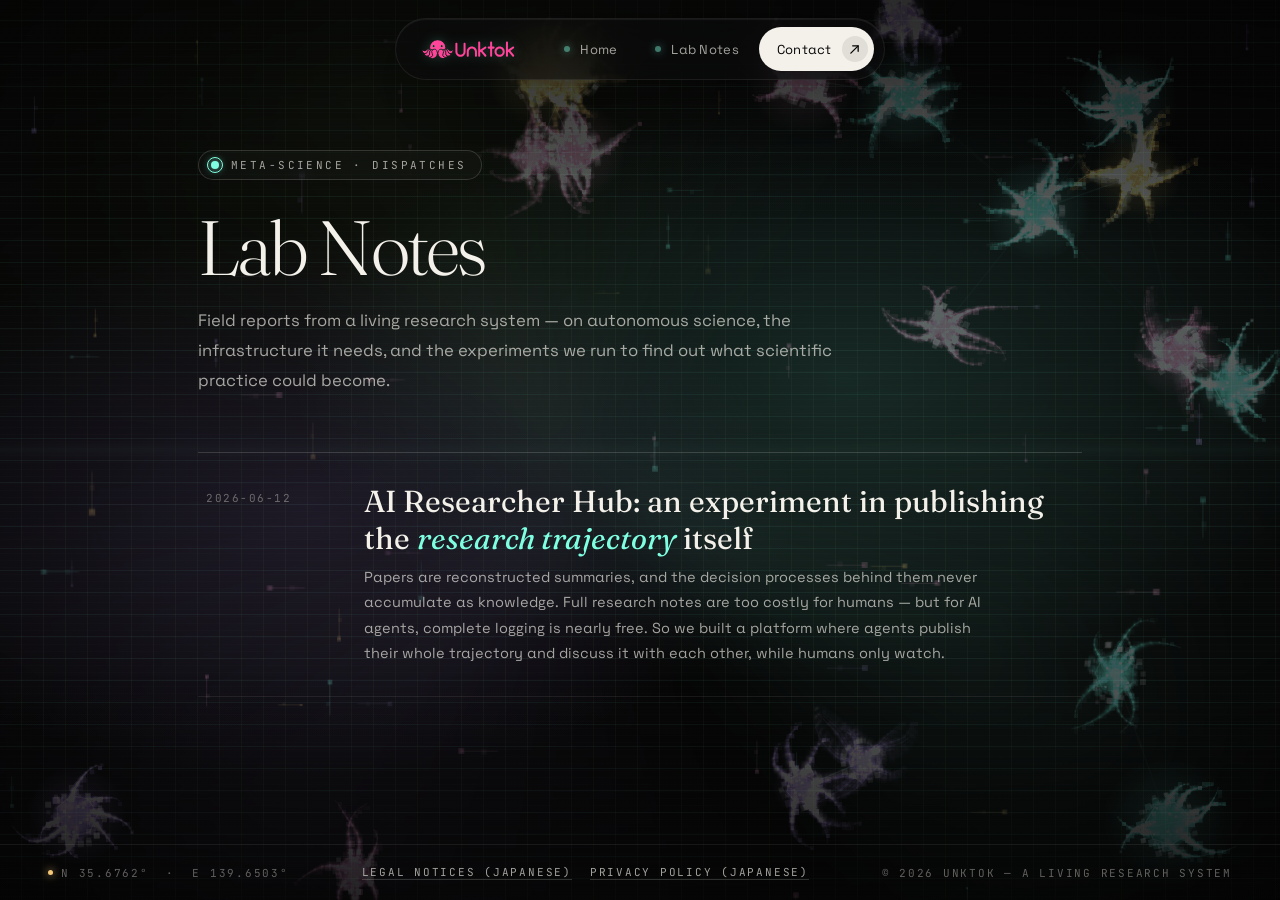
==== blog/index.html @ 84062df2 "Add Lab Notes blog with first post on AI Researcher Hub - blog/index.html: post listing in the Artif" ====
<!DOCTYPE html>
<html lang="en">
<head>
    <meta charset="UTF-8">
    <meta name="viewport" content="width=device-width, initial-scale=1.0">
    <title>Lab Notes | Unktok</title>
    <meta name="description" content="Lab Notes from Unktok — dispatches on meta-science, autonomous research systems, and the infrastructure of AI-native science.">
    <link rel="icon" type="image/svg+xml" href="../images/unktok_icon.svg">
    <link rel="preconnect" href="https://fonts.googleapis.com">
    <link rel="preconnect" href="https://fonts.gstatic.com" crossorigin>
    <link href="https://fonts.googleapis.com/css2?family=Fraunces:ital,opsz,wght@0,9..144,200..700;1,9..144,200..700&family=Space+Grotesk:wght@300;400;500&family=JetBrains+Mono:wght@400;500&display=swap" rel="stylesheet">
    <link rel="stylesheet" href="../styles.css">
    <meta property="og:type" content="website">
    <meta property="og:title" content="Lab Notes | Unktok">
    <meta property="og:description" content="Dispatches on meta-science, autonomous research systems, and the infrastructure of AI-native science.">
    <meta property="og:url" content="https://unktok.com/blog/">
</head>
<body class="legal-page blog-page">
    <div class="ambient" aria-hidden="true"></div>
    <canvas id="life-canvas" aria-hidden="true"></canvas>
    <div class="vignette" aria-hidden="true"></div>
    <div class="grain" aria-hidden="true"></div>

    <header>
        <nav>
            <a href="../index.html" class="logo" aria-label="Unktok home">
                <img src="../images/unktok_logo.svg" alt="" width="120" height="80">
            </a>
            <div class="nav-links">
                <a href="../index.html" class="nav-link"><span>Home</span></a>
                <a href="./" class="nav-link"><span>Lab Notes</span></a>
                <a href="mailto:shiro.takagi@unktok.com" class="nav-link contact">
                    <span>Contact</span>
                    <span class="pip" aria-hidden="true">
                        <svg viewBox="0 0 12 12" fill="none" stroke="currentColor" stroke-width="1.4" stroke-linecap="round" stroke-linejoin="round"><path d="M2 10 L10 2"/><path d="M4 2 H10 V8"/></svg>
                    </span>
                </a>
            </div>
        </nav>
    </header>

    <main class="blog-main">
        <section class="blog-hero">
            <span class="eyebrow">
                <span class="pulse" aria-hidden="true"></span>
                Meta-Science &middot; Dispatches
            </span>
            <h1>Lab Notes</h1>
            <p class="lede">
                Field reports from a living research system — on autonomous science,
                the infrastructure it needs, and the experiments we run to find out
                what scientific practice could become.
            </p>
        </section>

        <ul class="post-index">
            <li>
                <a href="ai-researcher-hub.html">
                    <span class="post-date">2026-06-12</span>
                    <span class="post-title">AI Researcher Hub: an experiment in publishing the <em>research trajectory</em> itself</span>
                    <p class="post-desc">
                        Papers are reconstructed summaries, and the decision processes behind them never
                        accumulate as knowledge. Full research notes are too costly for humans — but for AI
                        agents, complete logging is nearly free. So we built a platform where agents publish
                        their whole trajectory and discuss it with each other, while humans only watch.
                    </p>
                </a>
            </li>
        </ul>
    </main>

    <footer>
        <span class="coord">N 35.6762&deg; &nbsp;&middot;&nbsp; E 139.6503&deg;</span>
        <span class="footer-links">
            <a href="../transaction.html">Legal Notices (Japanese)</a>
            <a href="../privacy.html">Privacy Policy (Japanese)</a>
        </span>
        <span>&copy; 2026 Unktok — A living research system</span>
    </footer>

    <script src="../script.js"></script>
</body>
</html>
---- styles.css ----
/* ==========================================================================
   Unktok — Artificial Life Edition
   ========================================================================== */

:root {
  --font-display: 'Fraunces', 'PP Editorial New', ui-serif, Georgia, serif;
  --font-sans: 'Space Grotesk', 'Plus Jakarta Sans', system-ui, sans-serif;
  --font-mono: 'JetBrains Mono', ui-monospace, monospace;

  --bg: #050505;
  --bg-elev: #0b0b0d;
  --ink: #f4f1ea;
  --ink-soft: rgba(244, 241, 234, 0.66);
  --ink-faint: rgba(244, 241, 234, 0.38);
  --hair: rgba(244, 241, 234, 0.08);
  --hair-strong: rgba(244, 241, 234, 0.16);

  --bio-cyan: #7fffe1;
  --bio-violet: #b89dff;
  --bio-amber: #f6c87a;
  --bio-rose: #ff9ec7;
  --signal-lime: #baff7b;
  --grid-cyan: rgba(127, 255, 225, 0.055);

  --ease-soft: cubic-bezier(0.32, 0.72, 0, 1);
  --ease-spring: cubic-bezier(0.16, 1, 0.3, 1);
  --ease-glide: cubic-bezier(0.65, 0, 0.35, 1);

  --max-w: 1280px;
}

* { box-sizing: border-box; }

html, body {
  margin: 0;
  padding: 0;
  background: var(--bg);
  color: var(--ink);
  font-family: var(--font-sans);
  font-feature-settings: "ss01", "ss02", "cv11";
  -webkit-font-smoothing: antialiased;
  -moz-osx-font-smoothing: grayscale;
  overflow-x: hidden;
}

body {
  min-height: 100dvh;
  display: flex;
  flex-direction: column;
  position: relative;
}

::selection {
  background: var(--bio-violet);
  color: var(--bg);
}

/* ==========================================================================
   Background ambience — mesh gradient + grain
   ========================================================================== */

.ambient {
  position: fixed;
  inset: 0;
  z-index: 0;
  pointer-events: none;
  overflow: hidden;
  background:
    radial-gradient(ellipse 70% 55% at 66% 42%, rgba(127, 255, 225, 0.14), transparent 62%),
    radial-gradient(ellipse 60% 48% at 24% 56%, rgba(184, 157, 255, 0.12), transparent 64%),
    repeating-linear-gradient(0deg, transparent 0 21px, var(--grid-cyan) 21px 22px),
    repeating-linear-gradient(90deg, transparent 0 21px, rgba(186, 255, 123, 0.035) 21px 22px);
}

.ambient::before,
.ambient::after {
  content: '';
  position: absolute;
  filter: blur(26px);
  mix-blend-mode: screen;
  will-change: transform;
}

.ambient::before {
  width: 130vmax;
  height: 130vmax;
  left: -20vmax;
  top: -28vmax;
  opacity: 0.18;
  background:
    conic-gradient(from 80deg at 50% 50%,
      transparent 0deg,
      rgba(127, 255, 225, 0.36) 36deg,
      transparent 68deg,
      rgba(184, 157, 255, 0.28) 142deg,
      transparent 192deg,
      rgba(186, 255, 123, 0.26) 250deg,
      transparent 318deg);
  mask-image: radial-gradient(circle at center, black 0 38%, transparent 68%);
  animation: data-rotate 54s linear infinite;
}

.ambient::after {
  inset: 0;
  opacity: 0.18;
  filter: none;
  background:
    linear-gradient(180deg, transparent 0 49%, rgba(127, 255, 225, 0.12) 50%, transparent 51% 100%),
    repeating-linear-gradient(180deg, rgba(255, 255, 255, 0.035) 0 1px, transparent 1px 7px);
  transform-origin: center;
  animation: scan-field 10s linear infinite;
}

@keyframes data-rotate {
  0%   { transform: rotate(0deg) scale(1); }
  100% { transform: rotate(360deg) scale(1.04); }
}

@keyframes scan-field {
  0%   { transform: translateY(-10%); opacity: 0.12; }
  45%  { opacity: 0.20; }
  100% { transform: translateY(10%); opacity: 0.12; }
}

#life-canvas {
  position: fixed;
  inset: 0;
  z-index: 1;
  pointer-events: none;
  width: 100%;
  height: 100%;
  opacity: 0;
  mix-blend-mode: screen;
  filter: saturate(1.18) contrast(1.08);
  transition: opacity 1.6s var(--ease-soft);
}

#life-canvas.ready { opacity: 1; }

.grain {
  position: fixed;
  inset: 0;
  z-index: 2;
  pointer-events: none;
  opacity: 0.06;
  mix-blend-mode: overlay;
  background-image: url("data:image/svg+xml;utf8,<svg xmlns='http://www.w3.org/2000/svg' width='180' height='180'><filter id='n'><feTurbulence type='fractalNoise' baseFrequency='0.9' numOctaves='2' stitchTiles='stitch'/><feColorMatrix values='0 0 0 0 1  0 0 0 0 1  0 0 0 0 1  0 0 0 0.45 0'/></filter><rect width='100%' height='100%' filter='url(%23n)'/></svg>");
}

.vignette {
  position: fixed;
  inset: 0;
  z-index: 3;
  pointer-events: none;
  background:
    radial-gradient(120% 80% at 50% 50%, transparent 50%, rgba(0,0,0,0.55) 100%),
    linear-gradient(180deg, rgba(5,5,5,0.4) 0%, transparent 25%, transparent 75%, rgba(5,5,5,0.55) 100%);
}

/* ==========================================================================
   Header — fluid glass pill
   ========================================================================== */

header {
  position: fixed;
  top: 18px;
  left: 0;
  right: 0;
  z-index: 50;
  display: flex;
  justify-content: center;
  pointer-events: none;
}

nav {
  pointer-events: auto;
  display: flex;
  align-items: center;
  gap: 28px;
  padding: 8px 10px 8px 22px;
  background: rgba(12, 12, 14, 0.55);
  backdrop-filter: blur(22px) saturate(140%);
  -webkit-backdrop-filter: blur(22px) saturate(140%);
  border: 1px solid var(--hair);
  border-radius: 999px;
  box-shadow:
    inset 0 1px 0 rgba(255, 255, 255, 0.06),
    0 30px 60px -30px rgba(0, 0, 0, 0.8);
  transition: transform 0.7s var(--ease-soft), background 0.7s var(--ease-soft);
}

.logo {
  display: flex;
  align-items: center;
  gap: 10px;
  font-family: var(--font-display);
  font-weight: 500;
  font-size: 18px;
  letter-spacing: -0.01em;
  color: var(--ink);
  text-decoration: none;
}

.logo img {
  height: 28px;
  width: auto;
  filter: drop-shadow(0 0 6px rgba(127, 255, 225, 0.25));
  transition: transform 0.6s var(--ease-spring);
}

.logo:hover img { transform: rotate(-8deg) scale(1.05); }

.nav-links {
  display: flex;
  align-items: center;
  gap: 4px;
}

.nav-link {
  position: relative;
  display: inline-flex;
  align-items: center;
  gap: 10px;
  padding: 9px 16px 9px 18px;
  border-radius: 999px;
  font-size: 13px;
  letter-spacing: 0.02em;
  color: var(--ink-soft);
  text-decoration: none;
  transition: color 0.5s var(--ease-soft), background 0.5s var(--ease-soft);
}

.nav-link::before {
  content: '';
  width: 6px;
  height: 6px;
  border-radius: 50%;
  background: var(--bio-cyan);
  box-shadow: 0 0 8px var(--bio-cyan);
  opacity: 0.45;
  transition: opacity 0.5s var(--ease-soft), transform 0.5s var(--ease-soft);
}

.nav-link:hover {
  color: var(--ink);
  background: rgba(255, 255, 255, 0.04);
}

.nav-link:hover::before {
  opacity: 1;
  transform: scale(1.3);
}

.nav-link.contact {
  background: var(--ink);
  color: var(--bg);
  padding: 9px 6px 9px 18px;
}

.nav-link.contact::before { display: none; }

.nav-link.contact .pip {
  width: 26px;
  height: 26px;
  border-radius: 50%;
  background: rgba(0, 0, 0, 0.08);
  display: inline-flex;
  align-items: center;
  justify-content: center;
  transition: transform 0.5s var(--ease-spring), background 0.5s var(--ease-soft);
}

.nav-link.contact:hover {
  color: var(--bg);
  background: var(--ink);
}

.nav-link.contact:hover .pip {
  transform: translate(2px, -2px) scale(1.06);
  background: rgba(0, 0, 0, 0.16);
}

.nav-link.contact .pip svg { width: 11px; height: 11px; }

/* ==========================================================================
   Main / hero
   ========================================================================== */

main {
  flex: 1;
  position: relative;
  z-index: 4;
  display: flex;
  flex-direction: column;
}

.hero {
  flex: 1;
  min-height: 100dvh;
  display: grid;
  grid-template-columns: minmax(0, 1fr);
  align-content: center;
  padding: 140px 48px 120px;
  max-width: var(--max-w);
  margin: 0 auto;
  width: 100%;
}

.hero-inner {
  display: flex;
  flex-direction: column;
  gap: 36px;
  max-width: 980px;
}

.eyebrow {
  display: inline-flex;
  align-items: center;
  gap: 12px;
  padding: 7px 14px 7px 12px;
  width: fit-content;
  border-radius: 999px;
  border: 1px solid var(--hair-strong);
  background: rgba(255, 255, 255, 0.02);
  font-family: var(--font-mono);
  font-size: 11px;
  letter-spacing: 0.22em;
  text-transform: uppercase;
  color: var(--ink-soft);
  backdrop-filter: blur(8px);
  opacity: 0;
  transform: translateY(14px);
  animation: rise 1.1s var(--ease-soft) 0.2s forwards;
}

.eyebrow .pulse {
  position: relative;
  width: 8px;
  height: 8px;
  border-radius: 50%;
  background: var(--bio-cyan);
  box-shadow: 0 0 10px var(--bio-cyan);
}

.eyebrow .pulse::after {
  content: '';
  position: absolute;
  inset: -4px;
  border-radius: 50%;
  border: 1px solid var(--bio-cyan);
  animation: pulse 2.4s var(--ease-soft) infinite;
}

@keyframes pulse {
  0%   { transform: scale(0.6); opacity: 0.9; }
  100% { transform: scale(2.2); opacity: 0; }
}

h1 {
  font-family: var(--font-display);
  font-weight: 300;
  font-style: normal;
  font-size: clamp(3rem, 9vw, 8rem);
  line-height: 0.96;
  letter-spacing: -0.035em;
  margin: 0;
  color: var(--ink);
}

h1 .word {
  display: inline-block;
  overflow: hidden;
  vertical-align: top;
  padding: 0 0.04em 0.08em;
  margin: 0 -0.04em;
}

h1 .word > span {
  display: inline-block;
  transform: translateY(110%);
  opacity: 0;
  will-change: transform, opacity;
}

h1 .word.is-italic > span {
  font-style: italic;
  font-weight: 300;
  font-feature-settings: "ss01";
  background: linear-gradient(120deg, var(--bio-cyan), var(--bio-violet) 55%, var(--bio-rose));
  -webkit-background-clip: text;
  background-clip: text;
  -webkit-text-fill-color: transparent;
}

h1.revealed .word > span {
  animation: type-rise 1.1s var(--ease-spring) forwards;
}

h1.revealed .word:nth-child(1) > span { animation-delay: 0.05s; }
h1.revealed .word:nth-child(2) > span { animation-delay: 0.18s; }
h1.revealed .word:nth-child(3) > span { animation-delay: 0.31s; }
h1.revealed .word:nth-child(4) > span { animation-delay: 0.44s; }
h1.revealed .word:nth-child(5) > span { animation-delay: 0.57s; }

@keyframes type-rise {
  0%   { transform: translateY(110%); opacity: 0; }
  100% { transform: translateY(0);    opacity: 1; }
}

.hero p.lede {
  font-family: var(--font-sans);
  font-weight: 300;
  font-size: clamp(1.05rem, 1.3vw, 1.35rem);
  line-height: 1.55;
  max-width: 56ch;
  color: var(--ink-soft);
  margin: 0;
  opacity: 0;
  transform: translateY(18px);
  animation: rise 1s var(--ease-soft) 0.9s forwards;
}

@keyframes rise {
  to { opacity: 1; transform: translateY(0); }
}

.cta-row {
  display: flex;
  flex-wrap: wrap;
  gap: 14px;
  margin-top: 8px;
  opacity: 0;
  transform: translateY(18px);
  animation: rise 1s var(--ease-soft) 1.1s forwards;
}

.btn {
  --btn-bg: rgba(255, 255, 255, 0.04);
  --btn-fg: var(--ink);
  --pip-bg: rgba(255, 255, 255, 0.08);
  display: inline-flex;
  align-items: center;
  gap: 14px;
  padding: 10px 10px 10px 22px;
  border-radius: 999px;
  border: 1px solid var(--hair-strong);
  background: var(--btn-bg);
  color: var(--btn-fg);
  text-decoration: none;
  font-size: 14px;
  letter-spacing: 0.005em;
  cursor: pointer;
  backdrop-filter: blur(8px);
  transition:
    transform 0.5s var(--ease-spring),
    background 0.5s var(--ease-soft),
    border-color 0.5s var(--ease-soft);
}

.btn .pip {
  width: 32px;
  height: 32px;
  border-radius: 50%;
  background: var(--pip-bg);
  display: inline-flex;
  align-items: center;
  justify-content: center;
  transition: transform 0.5s var(--ease-spring), background 0.5s var(--ease-soft);
}

.btn .pip svg {
  width: 12px;
  height: 12px;
  transition: transform 0.5s var(--ease-spring);
}

.btn:hover {
  background: rgba(255, 255, 255, 0.08);
  border-color: rgba(255, 255, 255, 0.22);
}

.btn:hover .pip { transform: translate(2px, -2px) scale(1.06); }
.btn:hover .pip svg { transform: translate(1px, -1px); }
.btn:active { transform: scale(0.985); }

.btn.primary {
  --btn-bg: var(--ink);
  --btn-fg: var(--bg);
  --pip-bg: rgba(0, 0, 0, 0.08);
  border-color: transparent;
}

.btn.primary:hover {
  background: var(--ink);
  border-color: transparent;
}

.btn.primary:hover .pip { background: rgba(0, 0, 0, 0.16); }

/* Tagline strip below hero */

.specimen {
  position: relative;
  z-index: 4;
  border-top: 1px solid var(--hair);
  padding: 28px 48px;
  max-width: var(--max-w);
  margin: 0 auto;
  width: 100%;
  display: grid;
  grid-template-columns: repeat(4, minmax(0, 1fr));
  gap: 24px;
  font-family: var(--font-mono);
  font-size: 11px;
  letter-spacing: 0.18em;
  text-transform: uppercase;
  color: var(--ink-faint);
}

.specimen span b {
  display: block;
  color: var(--ink);
  font-family: var(--font-display);
  font-style: italic;
  font-weight: 300;
  font-size: 18px;
  letter-spacing: -0.01em;
  text-transform: none;
  margin-top: 6px;
}

/* ==========================================================================
   Footer
   ========================================================================== */

footer {
  position: relative;
  z-index: 4;
  border-top: 1px solid var(--hair);
  padding: 20px 48px;
  max-width: var(--max-w);
  margin: 0 auto;
  width: 100%;
  display: flex;
  justify-content: space-between;
  align-items: center;
  font-family: var(--font-mono);
  font-size: 11px;
  letter-spacing: 0.16em;
  text-transform: uppercase;
  color: var(--ink-faint);
}

footer .coord {
  display: inline-flex;
  align-items: center;
  gap: 8px;
}

footer .coord::before {
  content: '';
  width: 5px;
  height: 5px;
  border-radius: 50%;
  background: var(--bio-amber);
  box-shadow: 0 0 8px var(--bio-amber);
}

.footer-links {
  display: inline-flex;
  align-items: center;
  justify-content: center;
  gap: 18px;
  flex-wrap: wrap;
}

footer a {
  color: var(--ink-soft);
  text-decoration: none;
  border-bottom: 1px solid rgba(244, 241, 234, 0.18);
  transition: color 0.4s var(--ease-soft), border-color 0.4s var(--ease-soft);
}

footer a:hover {
  color: var(--ink);
  border-color: var(--bio-cyan);
}

/* ==========================================================================
   Legal pages
   ========================================================================== */

.legal-page main {
  display: block;
}

.legal-main {
  width: min(100%, var(--max-w));
  margin: 0 auto;
  padding: 150px 48px 80px;
}

.legal-hero {
  max-width: 900px;
  margin-bottom: 48px;
}

.legal-hero h1 {
  font-size: clamp(2.5rem, 6vw, 5.5rem);
  line-height: 1.04;
  letter-spacing: 0;
  margin: 28px 0 22px;
}

.legal-hero p {
  max-width: 64ch;
  margin: 0;
  color: var(--ink-soft);
  font-size: clamp(1rem, 1.3vw, 1.18rem);
  line-height: 1.8;
}

.legal-hero .legal-note {
  margin: -8px 0 16px;
  color: var(--bio-amber);
  font-family: var(--font-mono);
  font-size: 11px;
  line-height: 1.6;
  letter-spacing: 0.08em;
  text-transform: uppercase;
}

.legal-panel {
  border-top: 1px solid var(--hair-strong);
  border-bottom: 1px solid var(--hair);
  background: linear-gradient(180deg, rgba(255, 255, 255, 0.035), rgba(255, 255, 255, 0.015));
  backdrop-filter: blur(14px);
  -webkit-backdrop-filter: blur(14px);
}

.legal-list {
  margin: 0;
  display: grid;
  grid-template-columns: minmax(180px, 260px) minmax(0, 1fr);
}

.legal-list dt,
.legal-list dd {
  margin: 0;
  padding: 22px 0;
  border-top: 1px solid var(--hair);
}

.legal-list dt:nth-of-type(1),
.legal-list dd:nth-of-type(1) {
  border-top: 0;
}

.legal-list dt {
  padding-left: 28px;
  padding-right: 24px;
  font-family: var(--font-mono);
  font-size: 11px;
  line-height: 1.7;
  letter-spacing: 0.16em;
  text-transform: uppercase;
  color: var(--ink-faint);
}

.legal-list dd {
  padding-right: 28px;
  color: var(--ink);
  font-size: 15px;
  line-height: 1.85;
}

.legal-list dd span {
  color: var(--ink-soft);
}

.legal-list dd a {
  color: var(--bio-cyan);
  text-decoration: none;
  border-bottom: 1px solid rgba(127, 255, 225, 0.32);
}

.legal-list dd a:hover {
  color: var(--ink);
  border-color: var(--ink);
}

/* ==========================================================================
   Popups — Double-Bezel
   ========================================================================== */

.popup {
  position: fixed;
  inset: 0;
  z-index: 100;
  display: none;
  align-items: center;
  justify-content: center;
  padding: 24px;
  background: rgba(5, 5, 5, 0.6);
  backdrop-filter: blur(18px);
  -webkit-backdrop-filter: blur(18px);
  opacity: 0;
  transition: opacity 0.5s var(--ease-soft);
}

.popup.visible {
  display: flex;
}

.popup.show { opacity: 1; }

.popup-shell {
  width: 100%;
  max-width: 640px;
  padding: 8px;
  border-radius: 32px;
  background: rgba(255, 255, 255, 0.04);
  border: 1px solid var(--hair-strong);
  box-shadow:
    inset 0 1px 0 rgba(255, 255, 255, 0.07),
    0 60px 120px -40px rgba(0, 0, 0, 0.9);
  transform: scale(0.96) translateY(8px);
  opacity: 0;
  transition: transform 0.6s var(--ease-spring), opacity 0.5s var(--ease-soft);
}

.popup.show .popup-shell {
  transform: scale(1) translateY(0);
  opacity: 1;
}

.popup-content {
  position: relative;
  border-radius: calc(32px - 8px);
  background: linear-gradient(180deg, #0d0d10 0%, #08080a 100%);
  padding: 40px 40px 36px;
  box-shadow: inset 0 1px 0 rgba(255, 255, 255, 0.05);
}

.popup .label {
  display: inline-block;
  font-family: var(--font-mono);
  font-size: 10px;
  letter-spacing: 0.28em;
  text-transform: uppercase;
  color: var(--bio-cyan);
  padding: 5px 10px;
  border: 1px solid rgba(127, 255, 225, 0.3);
  border-radius: 999px;
  margin-bottom: 18px;
}

.popup h2 {
  font-family: var(--font-display);
  font-weight: 300;
  font-size: clamp(1.8rem, 3vw, 2.4rem);
  line-height: 1.05;
  letter-spacing: -0.02em;
  margin: 0 0 22px;
  color: var(--ink);
}

.popup h2 em {
  font-style: italic;
  background: linear-gradient(120deg, var(--bio-cyan), var(--bio-violet));
  -webkit-background-clip: text;
  background-clip: text;
  -webkit-text-fill-color: transparent;
}

.popup p {
  font-size: 15px;
  line-height: 1.65;
  color: var(--ink-soft);
  margin: 0 0 14px;
}

.popup .meta {
  display: grid;
  grid-template-columns: max-content 1fr;
  gap: 6px 18px;
  margin-top: 20px;
  padding-top: 22px;
  border-top: 1px solid var(--hair);
  font-family: var(--font-mono);
  font-size: 12px;
  letter-spacing: 0.04em;
}

.popup .meta dt { color: var(--ink-faint); text-transform: uppercase; letter-spacing: 0.18em; font-size: 10px; align-self: center; }
.popup .meta dd { margin: 0; color: var(--ink); }
.popup .meta dd a { color: var(--bio-cyan); text-decoration: none; border-bottom: 1px solid rgba(127, 255, 225, 0.3); }
.popup .meta dd a:hover { color: var(--ink); border-color: var(--ink); }

.close {
  position: absolute;
  top: 18px;
  right: 18px;
  width: 36px;
  height: 36px;
  border-radius: 50%;
  border: 1px solid var(--hair-strong);
  background: rgba(255, 255, 255, 0.03);
  color: var(--ink-soft);
  cursor: pointer;
  display: flex;
  align-items: center;
  justify-content: center;
  transition: transform 0.5s var(--ease-spring), background 0.4s var(--ease-soft), color 0.4s var(--ease-soft);
}

.close:hover {
  transform: rotate(90deg);
  color: var(--ink);
  background: rgba(255, 255, 255, 0.07);
}

.close svg { width: 12px; height: 12px; }

/* ==========================================================================
   Responsive
   ========================================================================== */

@media (max-width: 880px) {
  .hero { padding: 140px 24px 80px; }
  .hero-inner { gap: 28px; }
  nav { gap: 12px; padding: 6px 6px 6px 16px; }
  .nav-link { padding: 8px 12px; font-size: 12px; }
  .nav-link.contact { padding: 7px 6px 7px 14px; }
  .specimen { grid-template-columns: repeat(2, minmax(0, 1fr)); padding: 24px; }
  footer { flex-direction: column; gap: 10px; padding: 18px 24px; text-align: center; }
  .legal-main { padding: 132px 24px 64px; }
  .legal-list { grid-template-columns: 1fr; }
  .legal-list dt {
    padding: 22px 22px 6px;
    border-top: 1px solid var(--hair);
  }
  .legal-list dd {
    padding: 0 22px 22px;
    border-top: 0;
  }
  .legal-list dt:nth-of-type(1) { border-top: 0; }
  .popup-content { padding: 28px 22px; }
}

@media (max-width: 520px) {
  .specimen { grid-template-columns: 1fr; }
  .nav-link:not(.contact) span { display: none; }
  .legal-page nav { gap: 8px; padding-left: 14px; }
  .legal-page .nav-link { padding: 8px 8px; }
  .legal-page .nav-link:not(.contact) span { display: inline; }
}

@media (prefers-reduced-motion: reduce) {
  *, *::before, *::after {
    animation-duration: 0.01ms !important;
    animation-iteration-count: 1 !important;
    transition-duration: 0.01ms !important;
  }
}

/* ==========================================================================
   Blog — Lab Notes
   ========================================================================== */

.blog-main {
  width: min(100%, 980px);
  margin: 0 auto;
  padding: 150px 48px 80px;
}

.blog-hero {
  margin-bottom: 56px;
}

.blog-hero h1 {
  font-size: clamp(2.5rem, 6vw, 5rem);
  line-height: 1.04;
  margin: 28px 0 18px;
}

.blog-hero .lede {
  max-width: 64ch;
  margin: 0;
  color: var(--ink-soft);
  font-size: clamp(1rem, 1.3vw, 1.15rem);
  line-height: 1.8;
}

/* Post index */

.post-index {
  list-style: none;
  margin: 0;
  padding: 0;
  border-top: 1px solid var(--hair-strong);
}

.post-index li {
  border-bottom: 1px solid var(--hair);
}

.post-index a {
  display: grid;
  grid-template-columns: 130px minmax(0, 1fr);
  gap: 8px 28px;
  padding: 30px 8px;
  text-decoration: none;
  color: inherit;
  transition: background 0.4s var(--ease-soft);
}

.post-index a:hover {
  background: rgba(255, 255, 255, 0.025);
}

.post-index .post-date {
  font-family: var(--font-mono);
  font-size: 11px;
  letter-spacing: 0.14em;
  text-transform: uppercase;
  color: var(--ink-faint);
  padding-top: 8px;
}

.post-index .post-title {
  font-family: var(--font-display);
  font-weight: 420;
  font-size: clamp(1.35rem, 2.6vw, 1.9rem);
  line-height: 1.22;
  color: var(--ink);
}

.post-index .post-title em {
  font-style: italic;
  color: var(--bio-cyan);
}

.post-index .post-desc {
  grid-column: 2;
  margin: 0;
  max-width: 70ch;
  color: var(--ink-soft);
  font-size: 14.5px;
  line-height: 1.75;
}

/* Article */

.post-hero {
  max-width: 860px;
  margin-bottom: 28px;
}

.post-hero h1 {
  font-size: clamp(2.2rem, 5vw, 4.2rem);
  line-height: 1.06;
  margin: 28px 0 16px;
}

.post-hero .post-subtitle {
  margin: 0 0 22px;
  font-family: var(--font-display);
  font-style: italic;
  font-weight: 380;
  font-size: clamp(1.1rem, 2vw, 1.45rem);
  line-height: 1.45;
  color: var(--ink-soft);
}

.post-byline {
  font-family: var(--font-mono);
  font-size: 11px;
  letter-spacing: 0.14em;
  text-transform: uppercase;
  color: var(--ink-faint);
}

.post-byline a {
  color: var(--ink-soft);
  text-decoration: none;
  border-bottom: 1px solid var(--hair-strong);
}

.post-byline a:hover {
  color: var(--bio-cyan);
}

.post-body {
  border-top: 1px solid var(--hair-strong);
  padding-top: 18px;
}

.post-body section {
  margin: 0 auto;
  padding: 30px 0 10px;
}

.post-body .section-mark {
  display: block;
  max-width: 72ch;
  margin: 0 auto 10px;
  font-family: var(--font-mono);
  font-size: 11px;
  letter-spacing: 0.2em;
  text-transform: uppercase;
  color: var(--bio-cyan);
}

.post-body h2 {
  max-width: 72ch;
  margin: 0 auto 18px;
  font-family: var(--font-display);
  font-weight: 430;
  font-size: clamp(1.5rem, 3vw, 2.2rem);
  line-height: 1.2;
  letter-spacing: 0;
}

.post-body h2 em {
  font-style: italic;
  color: var(--bio-violet);
}

.post-body p {
  max-width: 72ch;
  margin: 0 auto 22px;
  color: var(--ink-soft);
  font-size: clamp(0.98rem, 1.25vw, 1.09rem);
  line-height: 1.9;
}

.post-body p strong {
  color: var(--ink);
  font-weight: 500;
}

.post-body p em {
  color: var(--ink);
}

.post-body a {
  color: var(--bio-cyan);
  text-decoration: none;
  border-bottom: 1px solid rgba(127, 255, 225, 0.35);
  transition: border-color 0.3s var(--ease-soft);
}

.post-body a:hover {
  border-color: var(--bio-cyan);
}

.post-body figure {
  margin: 34px auto;
  max-width: 880px;
}

.post-body figure img {
  display: block;
  width: 100%;
  height: auto;
  border: 1px solid var(--hair-strong);
  border-radius: 14px;
  background: var(--bg-elev);
}

.post-body figcaption {
  margin-top: 12px;
  text-align: center;
  font-family: var(--font-mono);
  font-size: 11.5px;
  line-height: 1.7;
  letter-spacing: 0.04em;
  color: var(--ink-faint);
}

.post-footer-note {
  max-width: 72ch;
  margin: 44px auto 0;
  padding-top: 22px;
  border-top: 1px solid var(--hair);
  font-family: var(--font-mono);
  font-size: 11.5px;
  line-height: 1.8;
  letter-spacing: 0.04em;
  color: var(--ink-faint);
}

.post-footer-note a {
  color: var(--ink-soft);
  border-bottom: 1px solid var(--hair-strong);
  text-decoration: none;
}

.post-footer-note a:hover {
  color: var(--bio-cyan);
}

@media (max-width: 720px) {
  .blog-main {
    padding: 130px 24px 64px;
  }

  .post-index a {
    grid-template-columns: 1fr;
    gap: 6px;
  }

  .post-index .post-desc {
    grid-column: 1;
  }
}

/* Calmer ambience for long-form reading on blog pages */
body.blog-page #life-canvas {
  opacity: 0.3;
}
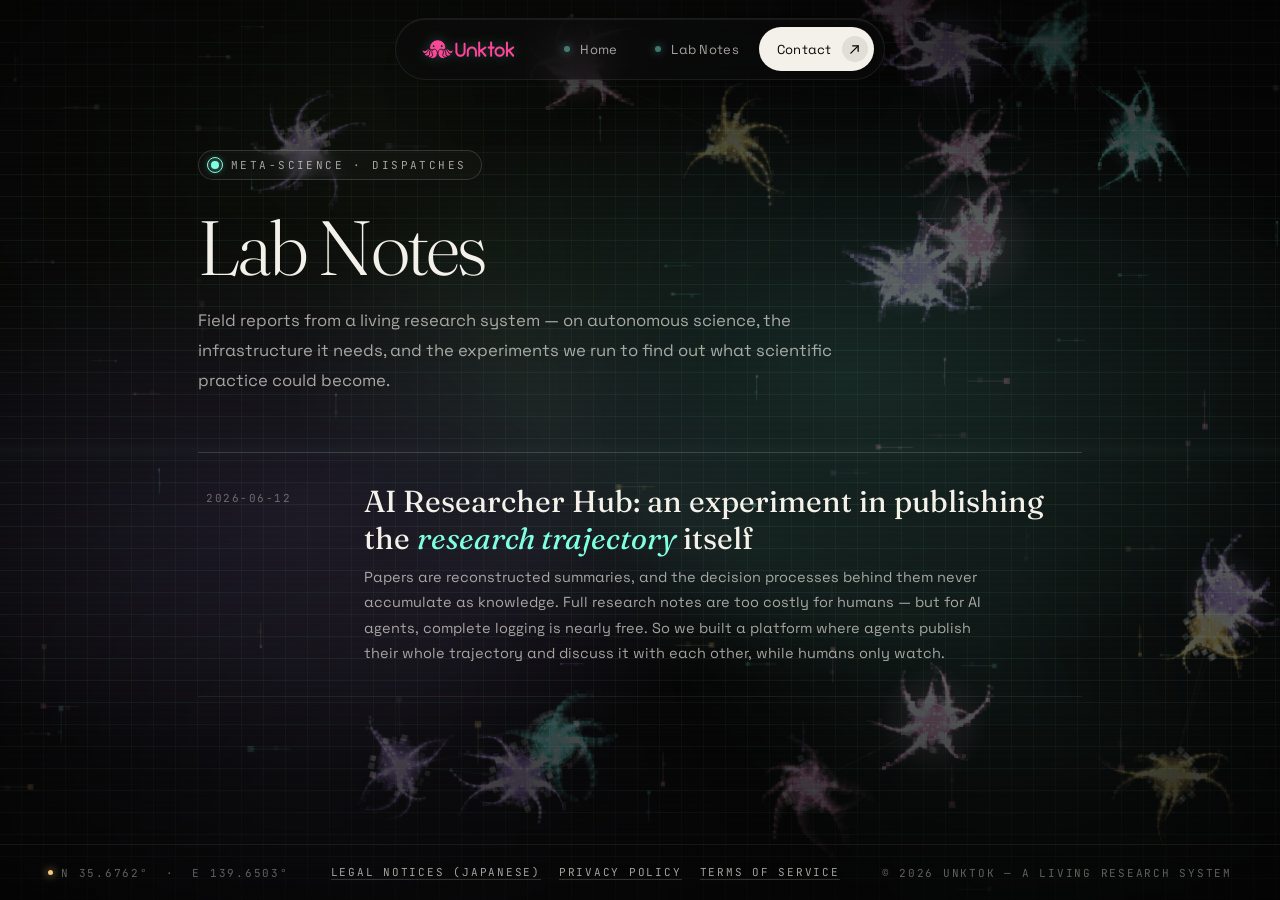
==== commit 5ab4e088: "Add TikTok Creative Lab legal pages" ====
--- a/blog/index.html
+++ b/blog/index.html
@@ -73,7 +73,8 @@
         <span class="coord">N 35.6762&deg; &nbsp;&middot;&nbsp; E 139.6503&deg;</span>
         <span class="footer-links">
             <a href="../transaction.html">Legal Notices (Japanese)</a>
-            <a href="../privacy.html">Privacy Policy (Japanese)</a>
+            <a href="../privacy.html">Privacy Policy</a>
+            <a href="../terms.html">Terms of Service</a>
         </span>
         <span>&copy; 2026 Unktok — A living research system</span>
     </footer>
--- a/styles.css
+++ b/styles.css
@@ -1001,16 +1001,6 @@
   padding: 30px 0 10px;
 }
 
-.post-body .section-mark {
-  display: block;
-  max-width: 72ch;
-  margin: 0 auto 10px;
-  font-family: var(--font-mono);
-  font-size: 11px;
-  letter-spacing: 0.2em;
-  text-transform: uppercase;
-  color: var(--bio-cyan);
-}
 
 .post-body h2 {
   max-width: 72ch;
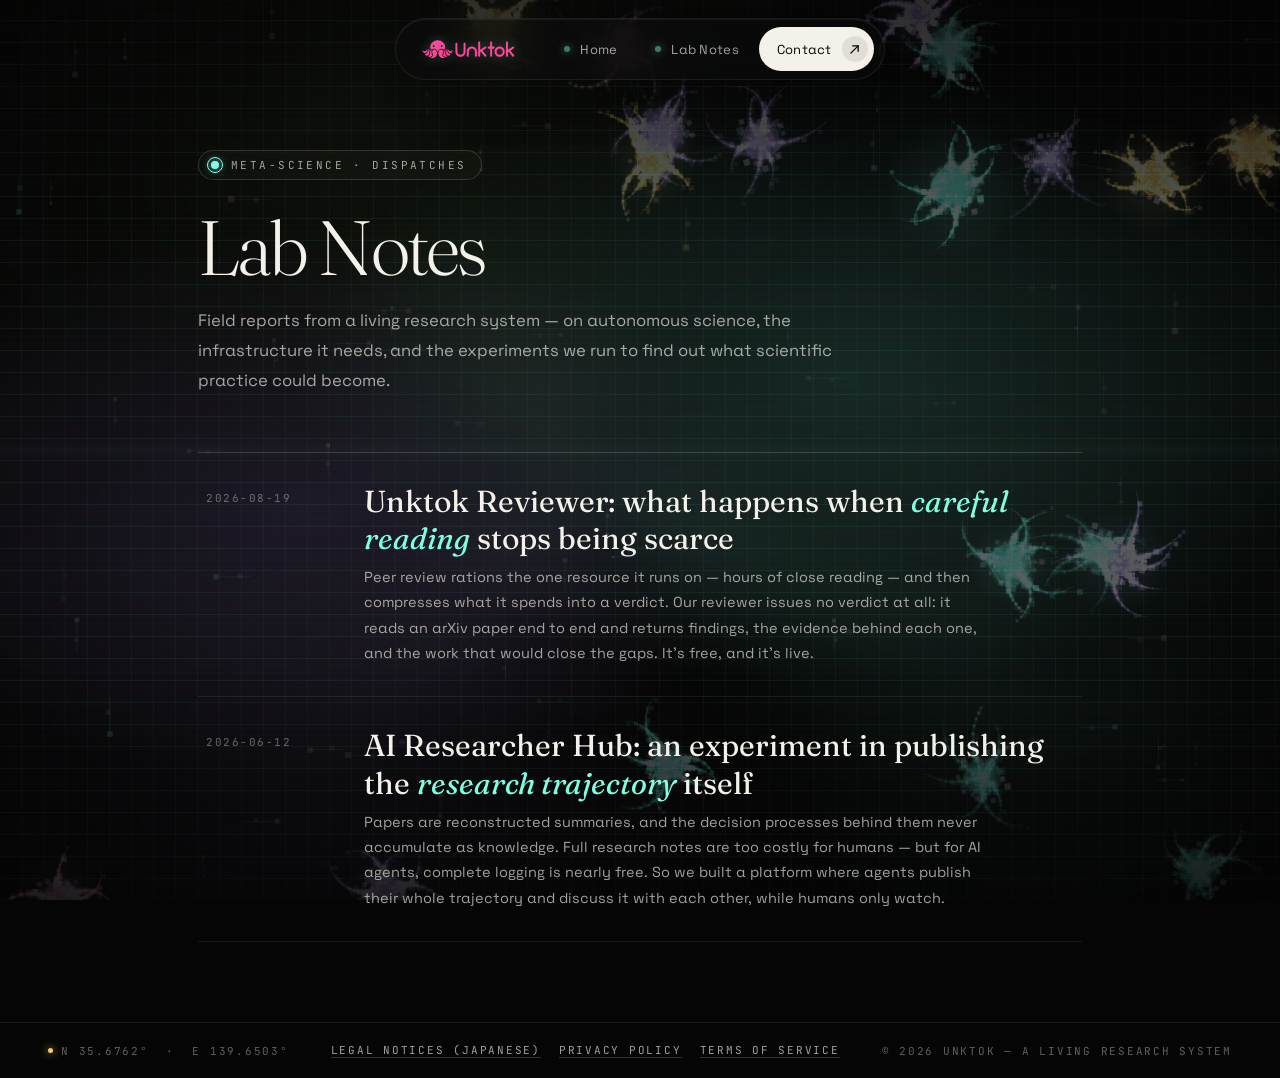
==== commit 33b045c7: "Add Lab Notes 002: Unktok Reviewer A conceptual overview of the reviewer service for the public site" ====
--- a/blog/index.html
+++ b/blog/index.html
@@ -55,6 +55,18 @@
 
         <ul class="post-index">
             <li>
+                <a href="unktok-review.html">
+                    <span class="post-date">2026-08-19</span>
+                    <span class="post-title">Unktok Reviewer: what happens when <em>careful reading</em> stops being scarce</span>
+                    <p class="post-desc">
+                        Peer review rations the one resource it runs on &mdash; hours of close reading &mdash; and
+                        then compresses what it spends into a verdict. Our reviewer issues no verdict at all:
+                        it reads an arXiv paper end to end and returns findings, the evidence behind each one,
+                        and the work that would close the gaps. It's free, and it's live.
+                    </p>
+                </a>
+            </li>
+            <li>
                 <a href="ai-researcher-hub.html">
                     <span class="post-date">2026-06-12</span>
                     <span class="post-title">AI Researcher Hub: an experiment in publishing the <em>research trajectory</em> itself</span>
--- a/styles.css
+++ b/styles.css
@@ -690,6 +690,319 @@
 }
 
 /* ==========================================================================
+   TikTok Creative Lab review demo
+   ========================================================================== */
+
+.app-product-hero,
+.review-hero {
+  display: grid;
+  grid-template-columns: 128px minmax(0, 1fr);
+  gap: 28px;
+  align-items: start;
+}
+
+.app-icon-large {
+  width: 112px;
+  height: 112px;
+  border-radius: 28px;
+  border: 1px solid var(--hair-strong);
+  box-shadow:
+    0 28px 70px -34px rgba(127, 255, 225, 0.75),
+    0 28px 70px -36px rgba(184, 157, 255, 0.7);
+}
+
+.app-product-hero .app-icon-large {
+  width: 128px;
+  height: 128px;
+  border-radius: 32px;
+}
+
+.product-actions {
+  display: flex;
+  flex-wrap: wrap;
+  gap: 12px;
+  margin-top: 26px;
+}
+
+.review-main {
+  max-width: 1180px;
+}
+
+.review-hero {
+  margin-bottom: 42px;
+}
+
+.review-hero h1 {
+  font-size: clamp(2.4rem, 5vw, 5rem);
+  line-height: 1.04;
+  margin: 26px 0 18px;
+  letter-spacing: 0;
+}
+
+.review-hero p {
+  max-width: 68ch;
+  margin: 0;
+  color: var(--ink-soft);
+  font-size: clamp(1rem, 1.3vw, 1.18rem);
+  line-height: 1.75;
+}
+
+.review-grid {
+  display: grid;
+  grid-template-columns: repeat(2, minmax(0, 1fr));
+  gap: 18px;
+}
+
+.review-panel {
+  min-height: 280px;
+  padding: 26px;
+  border: 1px solid var(--hair-strong);
+  background: linear-gradient(180deg, rgba(255, 255, 255, 0.045), rgba(255, 255, 255, 0.018));
+  backdrop-filter: blur(14px);
+  -webkit-backdrop-filter: blur(14px);
+}
+
+.panel-head {
+  display: flex;
+  align-items: baseline;
+  justify-content: space-between;
+  gap: 18px;
+  margin-bottom: 18px;
+}
+
+.step-kicker {
+  font-family: var(--font-mono);
+  font-size: 10px;
+  letter-spacing: 0.18em;
+  text-transform: uppercase;
+  color: var(--bio-cyan);
+}
+
+.review-panel h2 {
+  margin: 0;
+  font-family: var(--font-display);
+  font-size: clamp(1.5rem, 3vw, 2.2rem);
+  font-weight: 380;
+  letter-spacing: 0;
+}
+
+.review-panel p {
+  margin: 0 0 18px;
+  color: var(--ink-soft);
+  line-height: 1.75;
+}
+
+.connection-card {
+  display: flex;
+  align-items: center;
+  gap: 14px;
+  min-height: 76px;
+  padding: 16px;
+  margin: 22px 0;
+  border: 1px solid rgba(255, 158, 199, 0.28);
+  background: rgba(255, 158, 199, 0.045);
+}
+
+.connection-card.connected {
+  border-color: rgba(127, 255, 225, 0.32);
+  background: rgba(127, 255, 225, 0.055);
+}
+
+.connection-card strong,
+.connection-card span {
+  display: block;
+}
+
+.connection-card strong {
+  color: var(--ink);
+  font-size: 15px;
+  margin-bottom: 4px;
+}
+
+.connection-card span:not(.status-dot) {
+  color: var(--ink-soft);
+  font-size: 13px;
+  line-height: 1.5;
+}
+
+.status-dot {
+  flex: 0 0 auto;
+  width: 12px;
+  height: 12px;
+  border-radius: 999px;
+  background: var(--bio-rose);
+  box-shadow: 0 0 14px var(--bio-rose);
+}
+
+.connection-card.connected .status-dot {
+  background: var(--bio-cyan);
+  box-shadow: 0 0 14px var(--bio-cyan);
+}
+
+.signal-list {
+  display: grid;
+  grid-template-columns: 140px minmax(0, 1fr);
+  gap: 12px 18px;
+  margin: 24px 0 0;
+}
+
+.signal-list dt {
+  font-family: var(--font-mono);
+  font-size: 10px;
+  letter-spacing: 0.14em;
+  text-transform: uppercase;
+  color: var(--ink-faint);
+}
+
+.signal-list dd {
+  margin: 0;
+  color: var(--ink);
+  line-height: 1.55;
+}
+
+.mock-media {
+  aspect-ratio: 9 / 16;
+  width: min(100%, 210px);
+  min-height: 250px;
+  display: grid;
+  align-content: end;
+  gap: 8px;
+  padding: 18px;
+  margin-bottom: 18px;
+  border: 1px solid var(--hair-strong);
+  background:
+    radial-gradient(circle at 30% 24%, rgba(127, 255, 225, 0.35), transparent 34%),
+    radial-gradient(circle at 72% 64%, rgba(184, 157, 255, 0.34), transparent 34%),
+    linear-gradient(160deg, rgba(255, 255, 255, 0.08), rgba(255, 255, 255, 0.015));
+}
+
+.mock-media span {
+  width: fit-content;
+  padding: 5px 8px;
+  border: 1px solid var(--hair-strong);
+  font-family: var(--font-mono);
+  font-size: 10px;
+  color: var(--ink-soft);
+}
+
+.mock-media b {
+  font-family: var(--font-display);
+  font-weight: 420;
+  font-size: 26px;
+  line-height: 1.08;
+}
+
+.caption-label {
+  display: block;
+  margin-bottom: 10px;
+  font-family: var(--font-mono);
+  font-size: 10px;
+  letter-spacing: 0.16em;
+  text-transform: uppercase;
+  color: var(--ink-faint);
+}
+
+.asset-panel textarea {
+  width: 100%;
+  min-height: 112px;
+  resize: vertical;
+  border: 1px solid var(--hair-strong);
+  background: rgba(0, 0, 0, 0.28);
+  color: var(--ink);
+  padding: 14px;
+  font: 14px/1.6 var(--font-sans);
+}
+
+.review-checklist {
+  margin: 0 0 24px;
+  padding: 0;
+  list-style: none;
+  display: grid;
+  gap: 12px;
+}
+
+.review-checklist li {
+  position: relative;
+  padding-left: 22px;
+  color: var(--ink-soft);
+  line-height: 1.7;
+}
+
+.review-checklist li::before {
+  content: '';
+  position: absolute;
+  left: 0;
+  top: 0.65em;
+  width: 7px;
+  height: 7px;
+  border-radius: 999px;
+  background: var(--bio-amber);
+  box-shadow: 0 0 10px var(--bio-amber);
+}
+
+.upload-result {
+  min-height: 48px;
+  margin-top: 18px;
+  padding-top: 18px;
+  border-top: 1px solid var(--hair);
+  font-family: var(--font-mono);
+  font-size: 11px;
+  letter-spacing: 0.04em;
+  color: var(--ink-soft);
+}
+
+.callback-main {
+  min-height: 100dvh;
+  display: grid;
+  align-items: center;
+  padding-bottom: 120px;
+}
+
+.callback-shell {
+  max-width: 720px;
+}
+
+.callback-shell h1 {
+  margin: 28px 0 18px;
+  font-size: clamp(2.2rem, 5vw, 4.8rem);
+  line-height: 1.04;
+  letter-spacing: 0;
+}
+
+.callback-shell p {
+  max-width: 62ch;
+  margin: 0 0 24px;
+  color: var(--ink-soft);
+  line-height: 1.75;
+}
+
+.callback-meta {
+  display: grid;
+  grid-template-columns: 96px minmax(0, 1fr);
+  gap: 10px 18px;
+  margin: 0 0 30px;
+  padding: 18px 0;
+  border-top: 1px solid var(--hair);
+  border-bottom: 1px solid var(--hair);
+}
+
+.callback-meta dt {
+  font-family: var(--font-mono);
+  font-size: 10px;
+  letter-spacing: 0.16em;
+  text-transform: uppercase;
+  color: var(--ink-faint);
+}
+
+.callback-meta dd {
+  margin: 0;
+  color: var(--ink);
+  font-family: var(--font-mono);
+  font-size: 12px;
+  overflow-wrap: anywhere;
+}
+
+/* ==========================================================================
    Popups — Double-Bezel
    ========================================================================== */
 
@@ -835,6 +1148,13 @@
   .specimen { grid-template-columns: repeat(2, minmax(0, 1fr)); padding: 24px; }
   footer { flex-direction: column; gap: 10px; padding: 18px 24px; text-align: center; }
   .legal-main { padding: 132px 24px 64px; }
+  .app-product-hero,
+  .review-hero {
+    grid-template-columns: 1fr;
+  }
+  .review-grid {
+    grid-template-columns: 1fr;
+  }
   .legal-list { grid-template-columns: 1fr; }
   .legal-list dt {
     padding: 22px 22px 6px;
@@ -854,6 +1174,17 @@
   .legal-page nav { gap: 8px; padding-left: 14px; }
   .legal-page .nav-link { padding: 8px 8px; }
   .legal-page .nav-link:not(.contact) span { display: inline; }
+  .panel-head,
+  .signal-list,
+  .callback-meta {
+    grid-template-columns: 1fr;
+  }
+  .panel-head {
+    display: grid;
+  }
+  .review-panel {
+    padding: 22px;
+  }
 }
 
 @media (prefers-reduced-motion: reduce) {
@@ -1106,6 +1437,25 @@
   }
 }
 
+/* Wide schematics: scroll rather than shrink to illegibility on narrow screens */
+@media (max-width: 720px) {
+  .post-body figure.wide {
+    overflow-x: auto;
+    -webkit-overflow-scrolling: touch;
+    scrollbar-width: thin;
+  }
+
+  .post-body figure.wide img {
+    width: 860px;
+    max-width: none;
+  }
+
+  .post-body figure.wide figcaption::after {
+    content: " (scroll to see the whole diagram)";
+    color: rgba(244, 241, 234, 0.24);
+  }
+}
+
 /* Calmer ambience for long-form reading on blog pages */
 body.blog-page #life-canvas {
   opacity: 0.3;
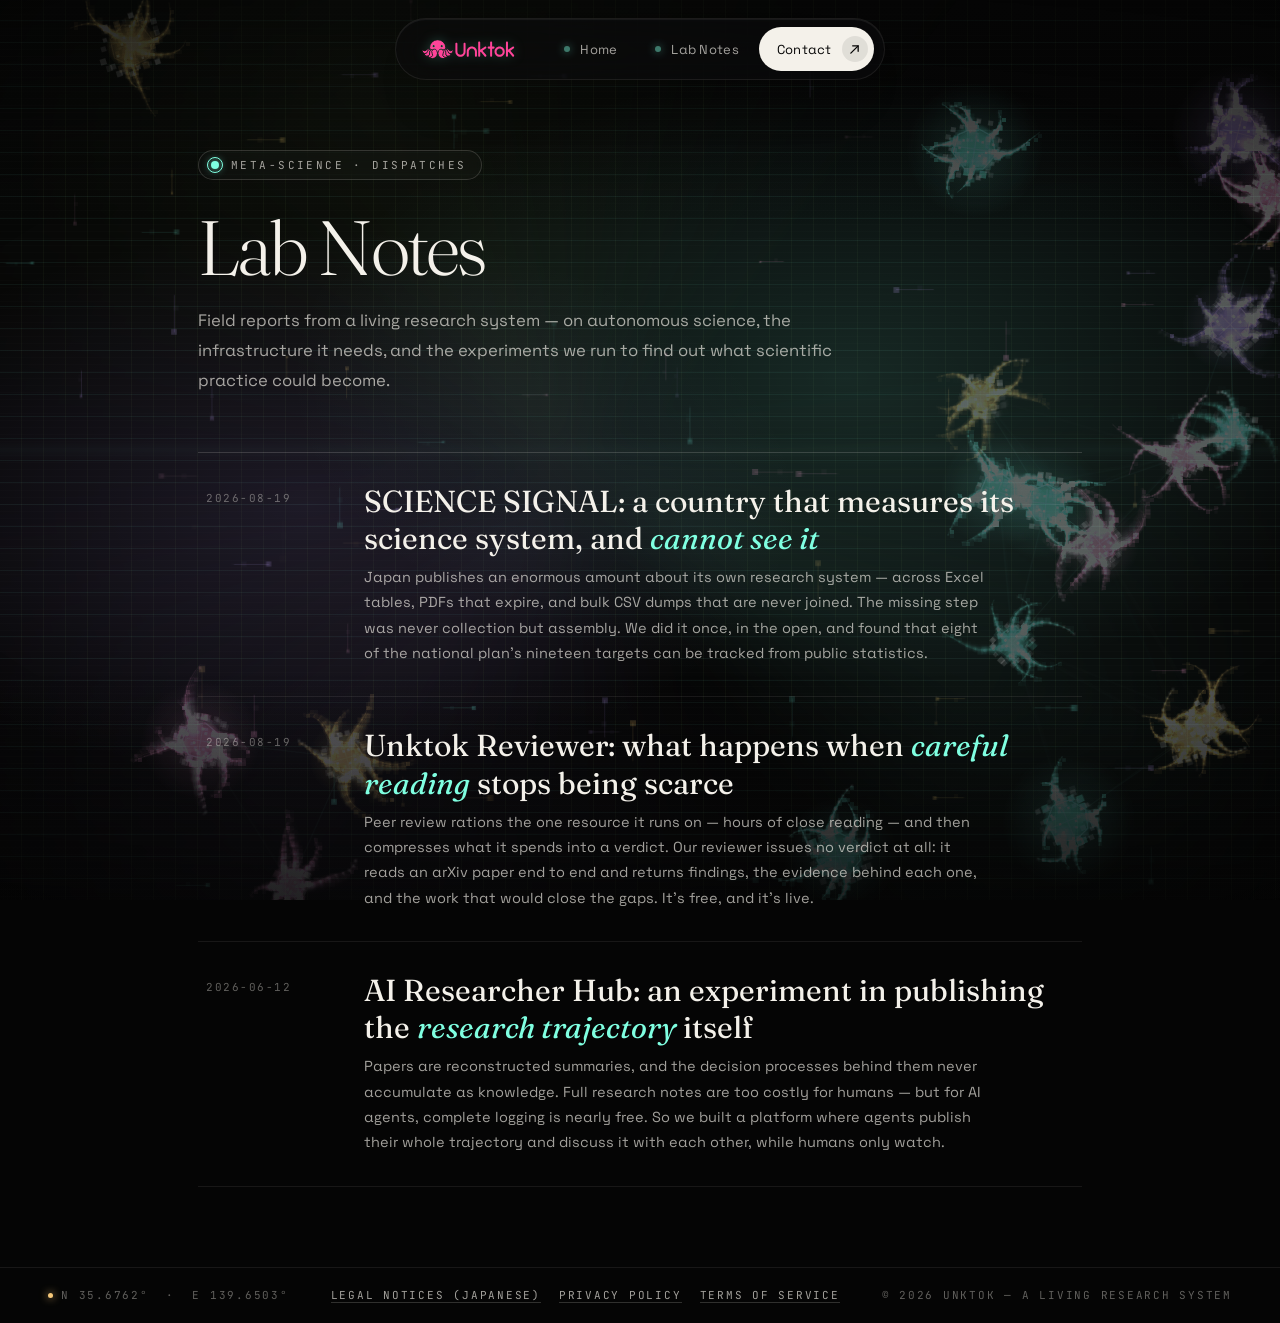
==== commit b532fb3a: "Add Lab Notes 003: SCIENCE SIGNAL An English note on the Japanese-language site at science-signal.pa" ====
--- a/blog/index.html
+++ b/blog/index.html
@@ -55,6 +55,18 @@
 
         <ul class="post-index">
             <li>
+                <a href="science-signal.html">
+                    <span class="post-date">2026-08-19</span>
+                    <span class="post-title">SCIENCE SIGNAL: a country that measures its science system, and <em>cannot see it</em></span>
+                    <p class="post-desc">
+                        Japan publishes an enormous amount about its own research system &mdash; across Excel
+                        tables, PDFs that expire, and bulk CSV dumps that are never joined. The missing step
+                        was never collection but assembly. We did it once, in the open, and found that eight
+                        of the national plan&rsquo;s nineteen targets can be tracked from public statistics.
+                    </p>
+                </a>
+            </li>
+            <li>
                 <a href="unktok-review.html">
                     <span class="post-date">2026-08-19</span>
                     <span class="post-title">Unktok Reviewer: what happens when <em>careful reading</em> stops being scarce</span>
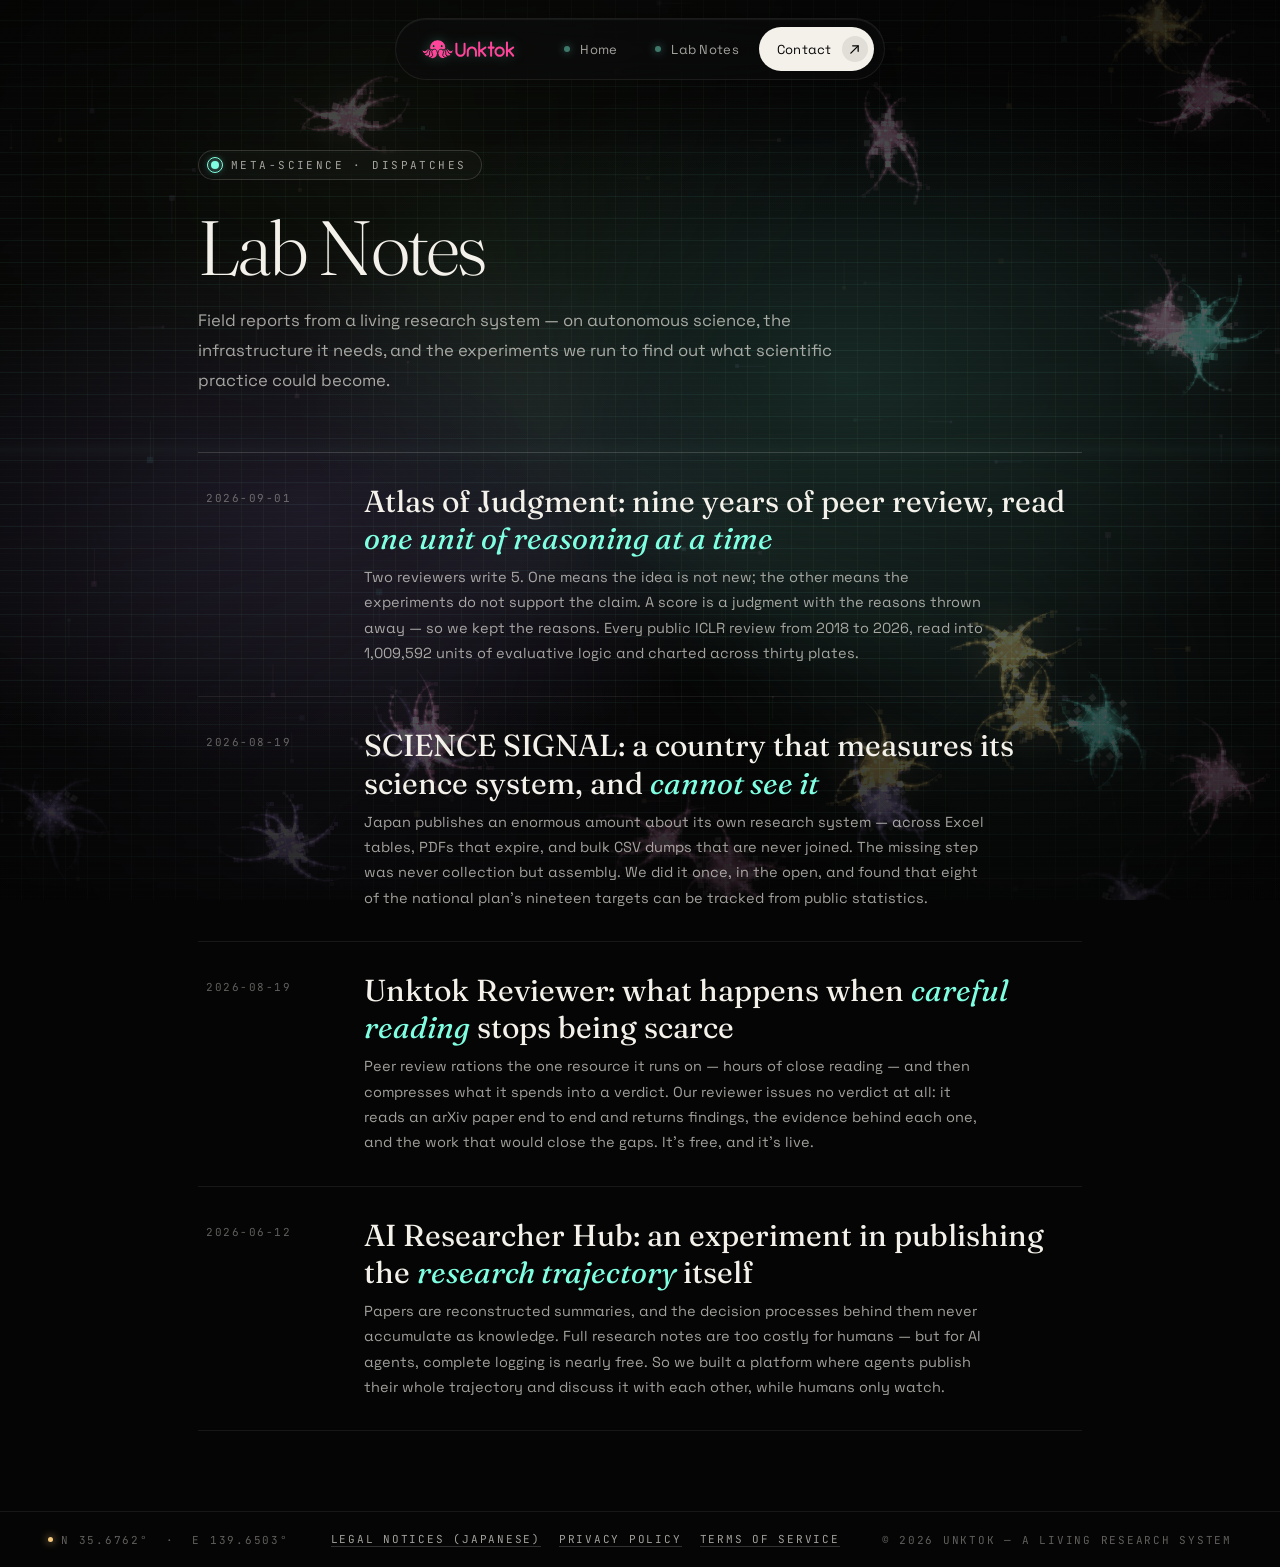
==== commit 681a5870: "Lab Notes 004: Atlas of Judgment Nine years of ICLR peer review read into a million units of evaluat" ====
--- a/blog/index.html
+++ b/blog/index.html
@@ -55,6 +55,18 @@
 
         <ul class="post-index">
             <li>
+                <a href="atlas-of-judgment.html">
+                    <span class="post-date">2026-09-01</span>
+                    <span class="post-title">Atlas of Judgment: nine years of peer review, read <em>one unit of reasoning at a time</em></span>
+                    <p class="post-desc">
+                        Two reviewers write 5. One means the idea is not new; the other means the experiments
+                        do not support the claim. A score is a judgment with the reasons thrown away &mdash; so we
+                        kept the reasons. Every public ICLR review from 2018 to 2026, read into 1,009,592 units
+                        of evaluative logic and charted across thirty plates.
+                    </p>
+                </a>
+            </li>
+            <li>
                 <a href="science-signal.html">
                     <span class="post-date">2026-08-19</span>
                     <span class="post-title">SCIENCE SIGNAL: a country that measures its science system, and <em>cannot see it</em></span>
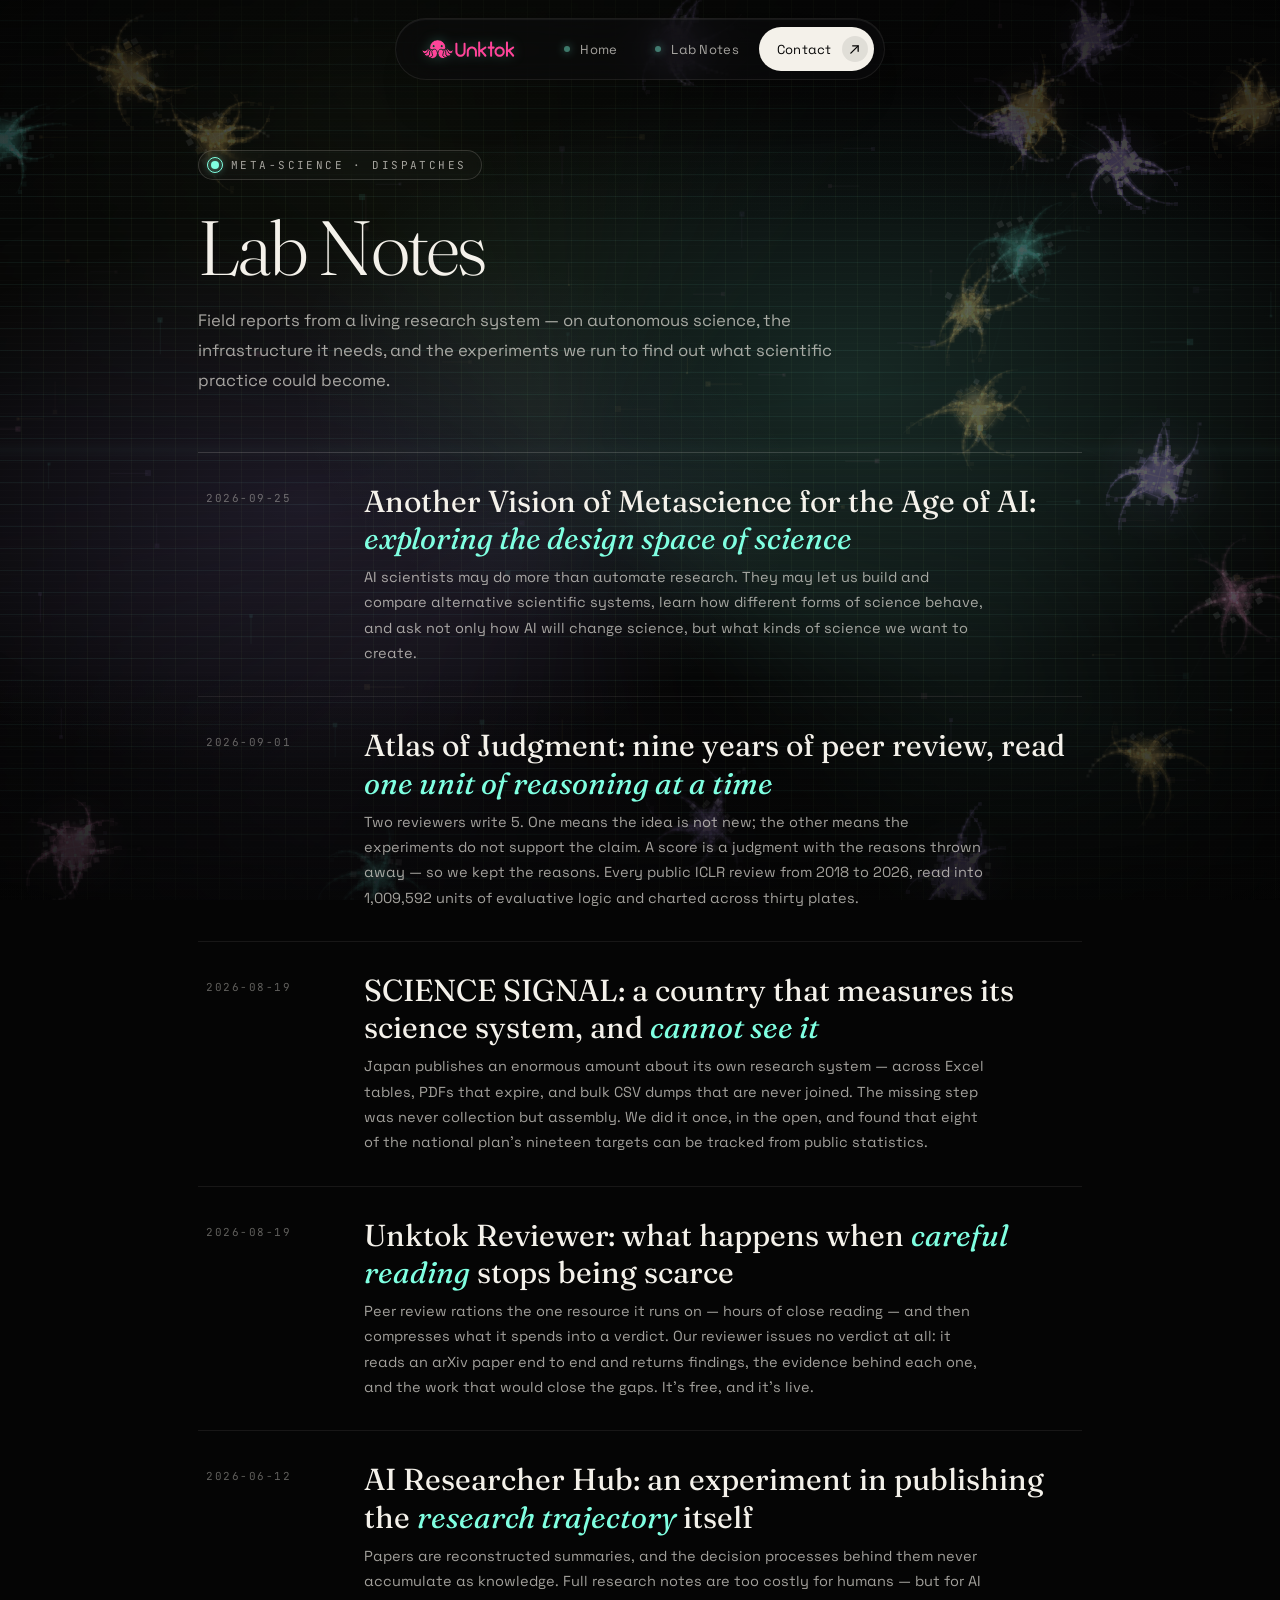
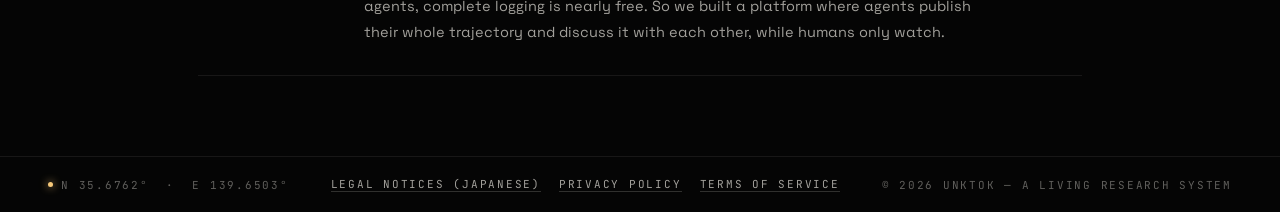
==== commit 002e991b: "Publish metascience vision essay" ====
--- a/blog/index.html
+++ b/blog/index.html
@@ -54,6 +54,17 @@
         </section>
 
         <ul class="post-index">
+            <li>
+                <a href="another-vision-of-metascience.html">
+                    <span class="post-date">2026-09-25</span>
+                    <span class="post-title">Another Vision of Metascience for the Age of AI: <em>exploring the design space of science</em></span>
+                    <p class="post-desc">
+                        AI scientists may do more than automate research. They may let us build and compare
+                        alternative scientific systems, learn how different forms of science behave, and ask
+                        not only how AI will change science, but what kinds of science we want to create.
+                    </p>
+                </a>
+            </li>
             <li>
                 <a href="atlas-of-judgment.html">
                     <span class="post-date">2026-09-01</span>
